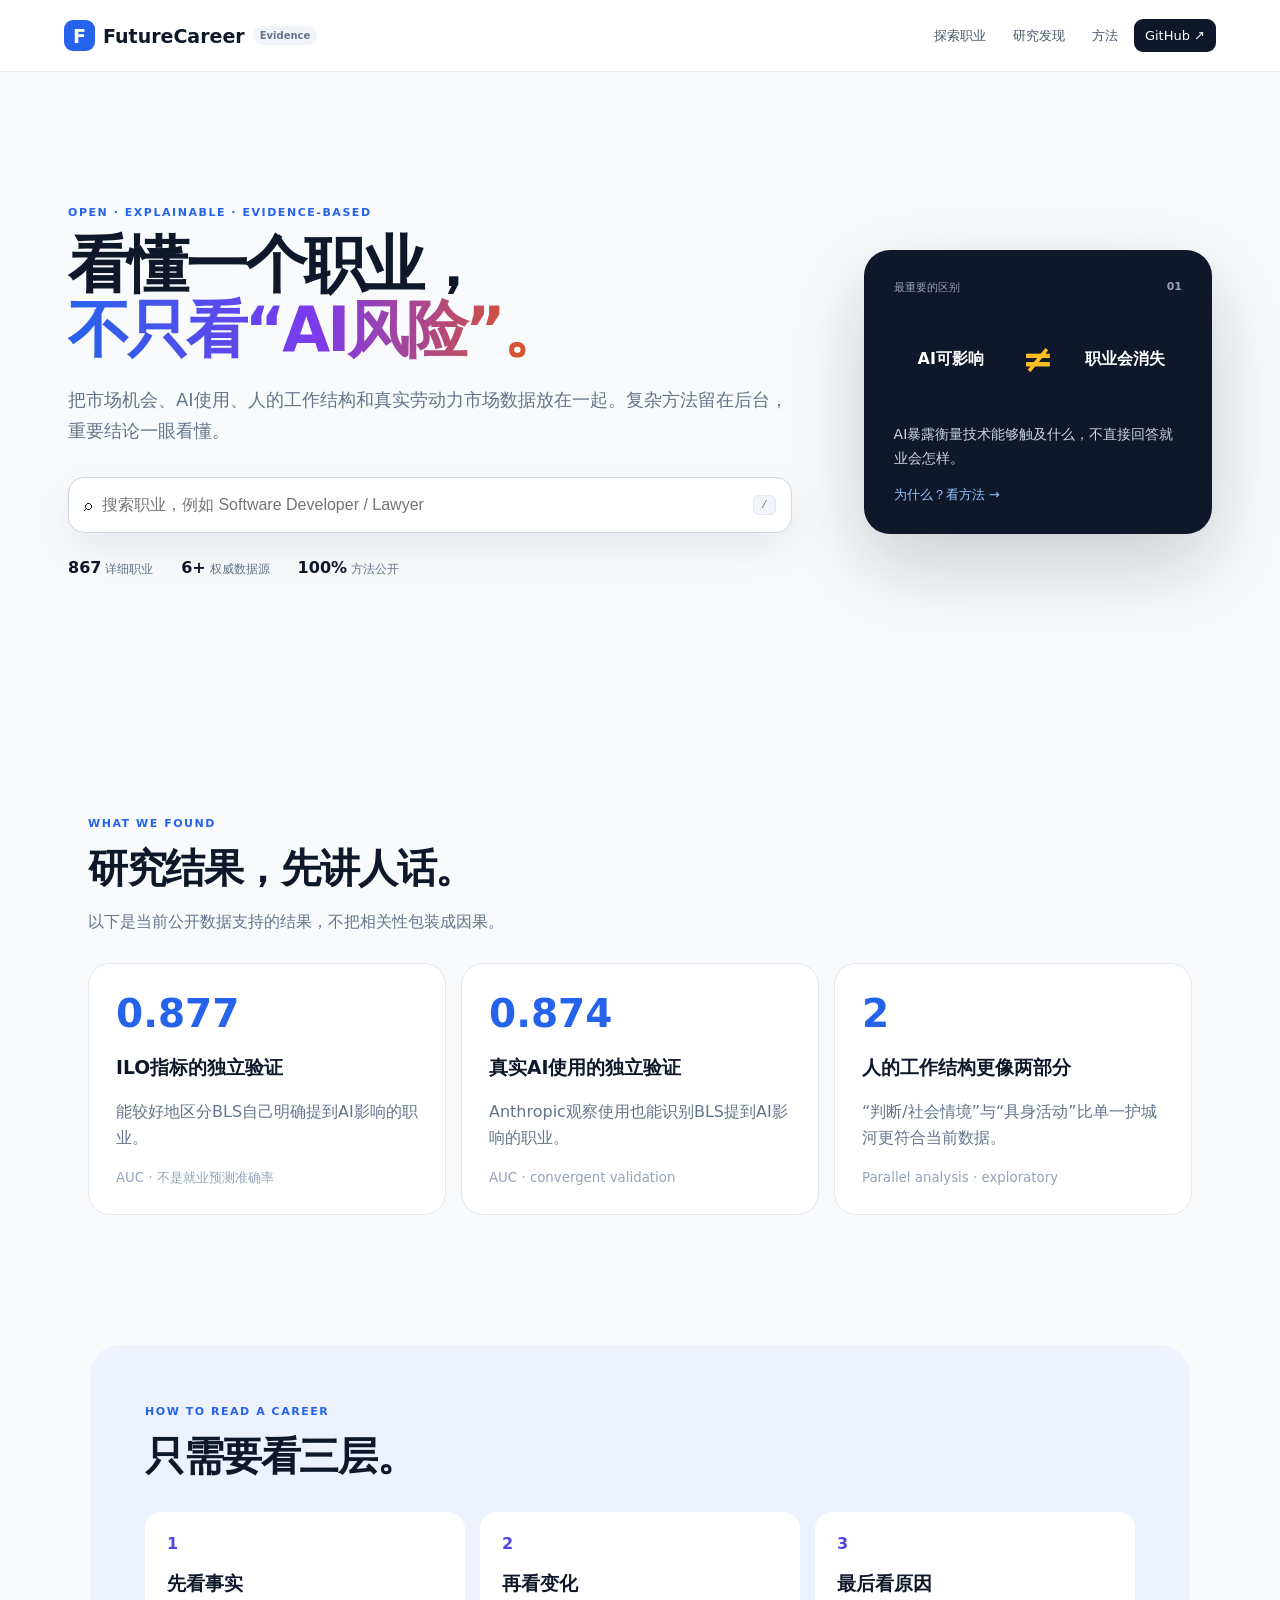
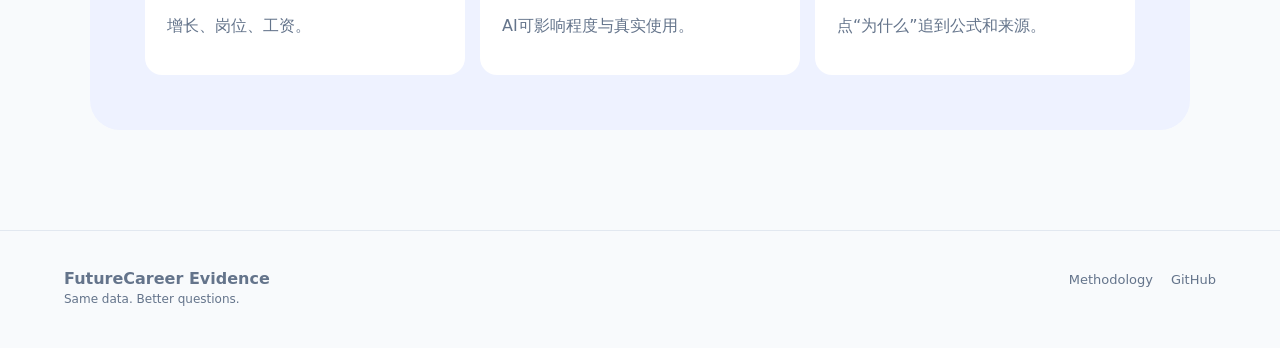
==== web/index.html @ df9873fa "Release FutureCareer Evidence v0.7.0 beta" ====
<!doctype html>
<html lang="zh-CN">
<head>
<meta charset="utf-8"><meta name="viewport" content="width=device-width,initial-scale=1">
<meta name="description" content="FutureCareer Evidence — 用公开数据，把AI时代的职业变化讲清楚。">
<title>FutureCareer Evidence</title>
<link rel="stylesheet" href="style.css">
</head>
<body>
<header>
<a class="logo" href="index.html"><span class="mark">F</span><span>FutureCareer</span><small>Evidence</small></a>
<nav><a href="#explore">探索职业</a><a href="#research">研究发现</a><a href="methodology.html">方法</a><a class="github" href="https://github.com/zlznzyq/futurecareer-evidence" target="_blank">GitHub ↗</a></nav>
</header>

<main>
<section class="hero">
<div class="heroCopy">
<div class="kicker">OPEN · EXPLAINABLE · EVIDENCE-BASED</div>
<h1>看懂一个职业，<br><em>不只看“AI风险”。</em></h1>
<p>把市场机会、AI使用、人的工作结构和真实劳动力市场数据放在一起。复杂方法留在后台，重要结论一眼看懂。</p>
<div class="searchBox" id="explore"><span>⌕</span><input id="search" placeholder="搜索职业，例如 Software Developer / Lawyer"><kbd>/</kbd><div id="suggestions"></div></div>
<div class="trustRow"><span><b>867</b> 详细职业</span><span><b>6+</b> 权威数据源</span><span><b>100%</b> 方法公开</span></div>
</div>
<div class="heroPanel">
<div class="panelTop"><span>最重要的区别</span><b>01</b></div>
<div class="heroEquation"><span>AI可影响</span><strong>≠</strong><span>职业会消失</span></div>
<p>AI暴露衡量技术能够触及什么，不直接回答就业会怎样。</p>
<a href="methodology.html">为什么？看方法 →</a>
</div>
</section>

<section id="detail" class="hidden"></section>
<section id="comparePanel" class="hidden"></section>

<section id="research" class="research">
<div class="sectionIntro"><span>WHAT WE FOUND</span><h2>研究结果，先讲人话。</h2><p>以下是当前公开数据支持的结果，不把相关性包装成因果。</p></div>
<div class="researchGrid">
<article><div class="big">0.877</div><h3>ILO指标的独立验证</h3><p>能较好地区分BLS自己明确提到AI影响的职业。</p><small>AUC · 不是就业预测准确率</small></article>
<article><div class="big">0.874</div><h3>真实AI使用的独立验证</h3><p>Anthropic观察使用也能识别BLS提到AI影响的职业。</p><small>AUC · convergent validation</small></article>
<article><div class="big">2</div><h3>人的工作结构更像两部分</h3><p>“判断/社会情境”与“具身活动”比单一护城河更符合当前数据。</p><small>Parallel analysis · exploratory</small></article>
</div>
</section>

<section class="how">
<div><span class="kicker">HOW TO READ A CAREER</span><h2>只需要看三层。</h2></div>
<div class="steps">
<div><b>1</b><h3>先看事实</h3><p>增长、岗位、工资。</p></div>
<div><b>2</b><h3>再看变化</h3><p>AI可影响程度与真实使用。</p></div>
<div><b>3</b><h3>最后看原因</h3><p>点“为什么”追到公式和来源。</p></div>
</div>
</section>
</main>

<div id="modal" class="modal hidden"><div class="modalbox"><button id="closeModal">×</button><div id="modalContent"></div></div></div>
<footer><div><b>FutureCareer Evidence</b><p>Same data. Better questions.</p></div><div><a href="methodology.html">Methodology</a><a href="https://github.com/zlznzyq/futurecareer-evidence">GitHub</a></div></footer>
<script src="app.js"></script>
</body></html>
---- web/style.css ----
*{box-sizing:border-box}html{scroll-behavior:smooth}body{margin:0;background:#f8fafc;color:#0f172a;font-family:Inter,ui-sans-serif,system-ui,-apple-system,"Segoe UI",sans-serif}a{color:inherit}header{height:72px;padding:0 max(24px,5vw);display:flex;align-items:center;justify-content:space-between;background:rgba(255,255,255,.9);backdrop-filter:blur(18px);border-bottom:1px solid #e5e7eb;position:sticky;top:0;z-index:30}.logo{display:flex;align-items:center;gap:8px;text-decoration:none;font-weight:850;font-size:19px}.mark{display:grid;place-items:center;width:31px;height:31px;background:#2563eb;color:white;border-radius:9px}.logo small{font-size:10px;color:#64748b;padding:4px 7px;background:#f1f5f9;border-radius:999px}nav{display:flex;gap:5px;align-items:center}nav a{text-decoration:none;font-size:13px;color:#475569;padding:9px 11px;border-radius:9px}nav a:hover{background:#f1f5f9}.github{background:#0f172a!important;color:#fff!important}.hero{max-width:1200px;margin:auto;min-height:610px;padding:100px 28px 70px;display:grid;grid-template-columns:1.35fr .65fr;gap:72px;align-items:center}.kicker,.sectionIntro>span{font-size:11px;letter-spacing:.14em;font-weight:800;color:#2563eb}.hero h1{font-size:62px;line-height:1.04;letter-spacing:-.05em;margin:14px 0 22px}.hero h1 em{font-style:normal;background:linear-gradient(90deg,#2563eb,#7c3aed,#ea580c);-webkit-background-clip:text;color:transparent}.heroCopy>p{font-size:18px;line-height:1.75;color:#64748b;max-width:730px}.searchBox{position:relative;display:flex;align-items:center;gap:10px;margin-top:30px;background:#fff;border:1px solid #cbd5e1;border-radius:16px;padding:0 15px;box-shadow:0 16px 45px rgba(15,23,42,.08)}#search{border:0;outline:0;width:100%;padding:18px 0;font-size:16px;background:transparent}kbd{font-size:11px;background:#f1f5f9;border:1px solid #e2e8f0;padding:3px 7px;border-radius:6px;color:#64748b}#suggestions{position:absolute;left:0;right:0;top:64px;background:white;border-radius:14px;box-shadow:0 18px 50px rgba(15,23,42,.13);overflow:hidden;z-index:15}.suggestion{padding:13px 18px;border-top:1px solid #f1f5f9;cursor:pointer}.suggestion:hover{background:#f8fafc}.trustRow{display:flex;gap:28px;margin-top:25px;color:#64748b;font-size:12px}.trustRow b{color:#0f172a;font-size:16px}.heroPanel{background:#0f172a;color:#fff;padding:30px;border-radius:26px;box-shadow:0 30px 80px rgba(15,23,42,.2)}.panelTop{display:flex;justify-content:space-between;color:#94a3b8;font-size:11px}.heroEquation{display:grid;grid-template-columns:1fr auto 1fr;gap:14px;align-items:center;text-align:center;margin:42px 0}.heroEquation span{font-weight:750}.heroEquation strong{font-size:38px;color:#fbbf24}.heroPanel p{color:#cbd5e1;line-height:1.65;font-size:14px}.heroPanel a{color:#93c5fd;text-decoration:none;font-size:13px}.container{max-width:1160px;margin:0 auto 70px;padding:38px 28px}.careerhead{display:flex;justify-content:space-between;gap:22px}.careerhead h2{font-size:38px;letter-spacing:-.035em;margin:0}.zhTitle{display:block;font-size:15px;color:#64748b;margin-top:5px}.sub{color:#64748b;font-size:13px}.cei{background:#fff;border:1px solid #e2e8f0;border-radius:20px;padding:19px 23px;min-width:220px}.cei .num{font-size:42px;font-weight:850}.notice{margin:20px 0;padding:13px 16px;border-radius:12px;background:#fffbeb;border:1px solid #fde68a;font-size:13px}.plainSummary{background:#eff6ff;border:1px solid #bfdbfe;border-radius:18px;padding:20px;margin:18px 0}.plainSummary b{color:#1d4ed8}.grid{display:grid;grid-template-columns:repeat(3,1fr);gap:14px}.card{background:#fff;border:1px solid #e2e8f0;border-radius:18px;padding:19px}.card h3{font-size:13px;color:#64748b;margin:0 0 7px}.score{font-size:31px;font-weight:820}.scaleText{font-size:11px;color:#94a3b8;margin-top:3px}.bar{height:7px;background:#eef2f7;border-radius:99px;margin:12px 0}.bar i{display:block;height:100%;border-radius:99px;background:linear-gradient(90deg,#2563eb,#7c3aed)}.why{font-size:12px;color:#2563eb;font-weight:700;cursor:pointer}.sectiontitle{margin:32px 0 13px}.human{display:grid;grid-template-columns:repeat(5,1fr);gap:10px}.evidence{display:grid;grid-template-columns:repeat(4,1fr);gap:10px}.evidence .score{font-size:21px}.compareAdd{border:0;background:#0f172a;color:#fff;border-radius:10px;padding:10px 13px;margin-top:12px}.research{max-width:1160px;margin:70px auto;padding:60px 28px}.sectionIntro h2,.how h2{font-size:40px;letter-spacing:-.035em;margin:10px 0}.sectionIntro p{color:#64748b}.researchGrid{display:grid;grid-template-columns:repeat(3,1fr);gap:15px;margin-top:30px}.researchGrid article{background:#fff;border:1px solid #e2e8f0;border-radius:22px;padding:27px}.big{font-size:39px;font-weight:850;color:#2563eb}.researchGrid p{color:#64748b;line-height:1.6}.researchGrid small{color:#94a3b8}.how{max-width:1100px;margin:40px auto 100px;padding:55px;background:#eef2ff;border-radius:30px}.steps{display:grid;grid-template-columns:repeat(3,1fr);gap:15px;margin-top:28px}.steps div{background:#fff;padding:22px;border-radius:17px}.steps b{color:#4f46e5}.steps p{color:#64748b}.hidden{display:none!important}.modal{position:fixed;inset:0;background:rgba(15,23,42,.62);display:flex;align-items:center;justify-content:center;padding:20px;z-index:50}.modalbox{background:#fff;border-radius:20px;padding:28px;max-width:700px;width:100%;max-height:82vh;overflow:auto}.modalbox>button{float:right;border:0;border-radius:50%;width:34px;height:34px}.comparetable{width:100%;border-collapse:collapse;background:#fff}.comparetable th,.comparetable td{padding:13px;border-bottom:1px solid #e2e8f0;text-align:right}.comparetable th:first-child,.comparetable td:first-child{text-align:left}footer{padding:38px max(28px,5vw);border-top:1px solid #e2e8f0;display:flex;justify-content:space-between;color:#64748b}footer p{margin:4px 0;font-size:12px}footer a{margin-left:18px;text-decoration:none;font-size:13px}@media(max-width:850px){nav a:not(.github){display:none}.hero{grid-template-columns:1fr;padding-top:58px}.hero h1{font-size:43px}.heroPanel{display:none}.trustRow{gap:14px;flex-wrap:wrap}.grid{grid-template-columns:1fr 1fr}.human{grid-template-columns:1fr 1fr}.evidence{grid-template-columns:1fr 1fr}.researchGrid,.steps{grid-template-columns:1fr}.careerhead{display:block}.cei{margin-top:18px}.how{margin:20px;border-radius:22px}.sectionIntro h2,.how h2{font-size:32px}}
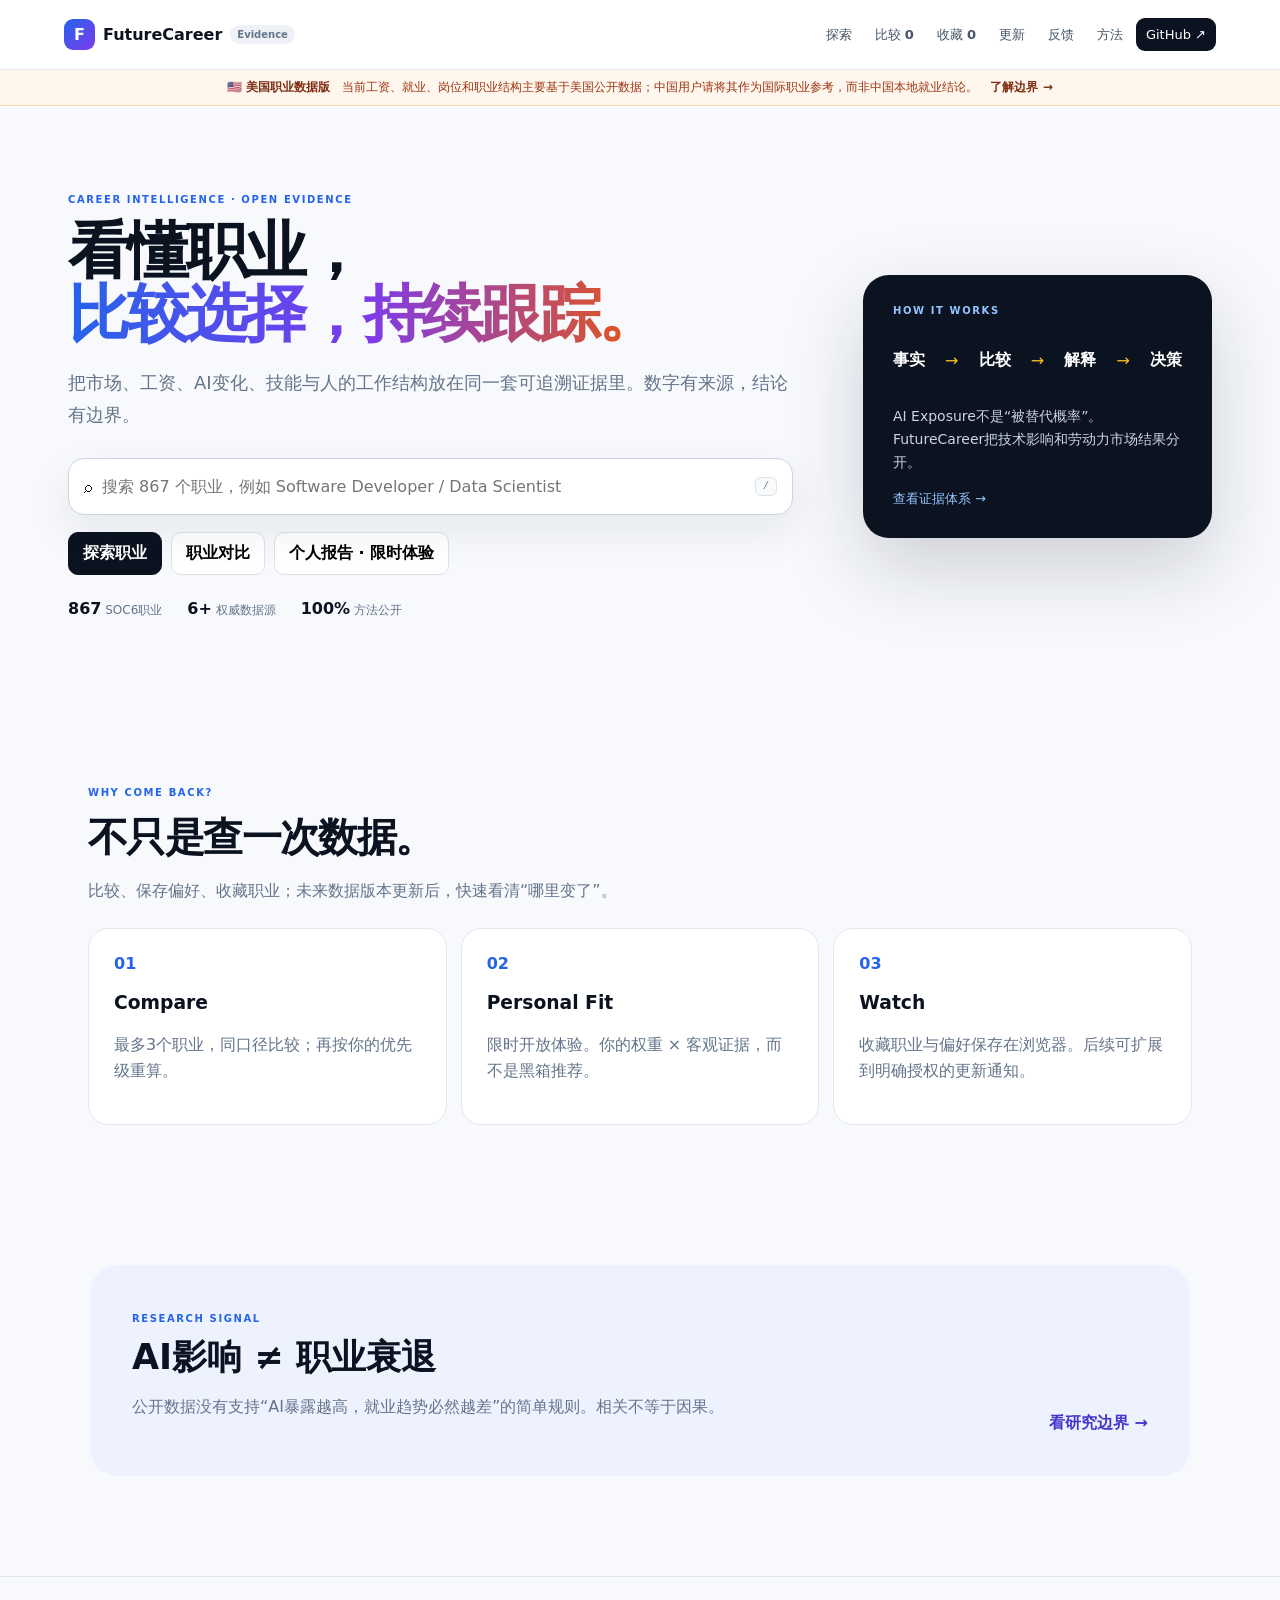
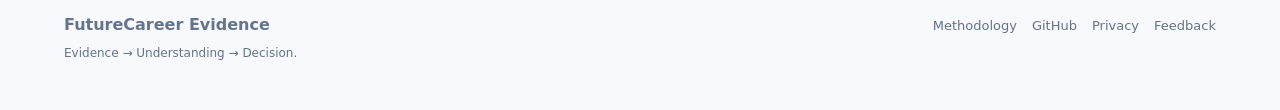
==== commit 315333a3: "Release FutureCareer Evidence v1.0.0 beta" ====
--- a/web/index.html
+++ b/web/index.html
@@ -1,57 +1,38 @@
-<!doctype html>
-<html lang="zh-CN">
-<head>
+<!doctype html><html lang="zh-CN"><head>
 <meta charset="utf-8"><meta name="viewport" content="width=device-width,initial-scale=1">
-<meta name="description" content="FutureCareer Evidence — 用公开数据，把AI时代的职业变化讲清楚。">
-<title>FutureCareer Evidence</title>
-<link rel="stylesheet" href="style.css">
-</head>
-<body>
+<meta name="description" content="FutureCareer Evidence — 用公开数据，看懂、比较、个性化分析和持续跟踪AI时代的职业。">
+<meta name="theme-color" content="#0b1220"><title>FutureCareer Evidence</title>
+<link rel="stylesheet" href="style.css"><script src="config.js"></script><script defer src="analytics.js"></script></head><body>
+<div id="toast" class="toast hidden"></div>
 <header>
-<a class="logo" href="index.html"><span class="mark">F</span><span>FutureCareer</span><small>Evidence</small></a>
-<nav><a href="#explore">探索职业</a><a href="#research">研究发现</a><a href="methodology.html">方法</a><a class="github" href="https://github.com/zlznzyq/futurecareer-evidence" target="_blank">GitHub ↗</a></nav>
+<a class="logo" href="#home"><span class="mark">F</span><span>FutureCareer</span><small>Evidence</small></a>
+<nav><a href="#home">探索</a><button onclick="openCompare()">比较 <b id="compareCount">0</b></button><button onclick="openSaved()">收藏 <b id="savedCount">0</b></button><button onclick="openUpdates()">更新</button><button onclick="openFeedback()">反馈</button><a href="methodology.html">方法</a><a class="github" href="https://github.com/zlznzyq/futurecareer-evidence" target="_blank">GitHub ↗</a></nav>
 </header>
-
-<main>
+<div class="scopeBar"><b>🇺🇸 美国职业数据版</b><span>当前工资、就业、岗位和职业结构主要基于美国公开数据；中国用户请将其作为国际职业参考，而非中国本地就业结论。</span><a href="methodology.html#scope">了解边界 →</a></div><main id="home">
 <section class="hero">
-<div class="heroCopy">
-<div class="kicker">OPEN · EXPLAINABLE · EVIDENCE-BASED</div>
-<h1>看懂一个职业，<br><em>不只看“AI风险”。</em></h1>
-<p>把市场机会、AI使用、人的工作结构和真实劳动力市场数据放在一起。复杂方法留在后台，重要结论一眼看懂。</p>
-<div class="searchBox" id="explore"><span>⌕</span><input id="search" placeholder="搜索职业，例如 Software Developer / Lawyer"><kbd>/</kbd><div id="suggestions"></div></div>
-<div class="trustRow"><span><b>867</b> 详细职业</span><span><b>6+</b> 权威数据源</span><span><b>100%</b> 方法公开</span></div>
+<div class="heroCopy"><div class="eyebrow">CAREER INTELLIGENCE · OPEN EVIDENCE</div>
+<h1>看懂职业，<br><em>比较选择，持续跟踪。</em></h1>
+<p>把市场、工资、AI变化、技能与人的工作结构放在同一套可追溯证据里。数字有来源，结论有边界。</p>
+<div class="search"><span>⌕</span><input id="search" placeholder="搜索 867 个职业，例如 Software Developer / Data Scientist"><kbd>/</kbd><div id="suggestions"></div></div>
+<div class="heroActions"><button class="primary" onclick="focusSearch()">探索职业</button><button onclick="openCompare()">职业对比</button><button onclick="openFit()">个人报告 · 限时体验</button></div>
+<div class="proof"><span><b>867</b> SOC6职业</span><span><b>6+</b> 权威数据源</span><span><b>100%</b> 方法公开</span></div>
 </div>
-<div class="heroPanel">
-<div class="panelTop"><span>最重要的区别</span><b>01</b></div>
-<div class="heroEquation"><span>AI可影响</span><strong>≠</strong><span>职业会消失</span></div>
-<p>AI暴露衡量技术能够触及什么，不直接回答就业会怎样。</p>
-<a href="methodology.html">为什么？看方法 →</a>
-</div>
+<div class="heroCard"><div class="eyebrow light">HOW IT WORKS</div><div class="flow"><b>事实</b><i>→</i><b>比较</b><i>→</i><b>解释</b><i>→</i><b>决策</b></div>
+<p>AI Exposure不是“被替代概率”。FutureCareer把技术影响和劳动力市场结果分开。</p><a href="methodology.html">查看证据体系 →</a></div>
 </section>
 
 <section id="detail" class="hidden"></section>
-<section id="comparePanel" class="hidden"></section>
 
-<section id="research" class="research">
-<div class="sectionIntro"><span>WHAT WE FOUND</span><h2>研究结果，先讲人话。</h2><p>以下是当前公开数据支持的结果，不把相关性包装成因果。</p></div>
-<div class="researchGrid">
-<article><div class="big">0.877</div><h3>ILO指标的独立验证</h3><p>能较好地区分BLS自己明确提到AI影响的职业。</p><small>AUC · 不是就业预测准确率</small></article>
-<article><div class="big">0.874</div><h3>真实AI使用的独立验证</h3><p>Anthropic观察使用也能识别BLS提到AI影响的职业。</p><small>AUC · convergent validation</small></article>
-<article><div class="big">2</div><h3>人的工作结构更像两部分</h3><p>“判断/社会情境”与“具身活动”比单一护城河更符合当前数据。</p><small>Parallel analysis · exploratory</small></article>
-</div>
-</section>
+<section class="valueSection"><div class="sectionHead"><span>WHY COME BACK?</span><h2>不只是查一次数据。</h2><p>比较、保存偏好、收藏职业；未来数据版本更新后，快速看清“哪里变了”。</p></div>
+<div class="valueGrid"><article><b>01</b><h3>Compare</h3><p>最多3个职业，同口径比较；再按你的优先级重算。</p></article>
+<article><b>02</b><h3>Personal Fit</h3><p>限时开放体验。你的权重 × 客观证据，而不是黑箱推荐。</p></article>
+<article><b>03</b><h3>Watch</h3><p>收藏职业与偏好保存在浏览器。后续可扩展到明确授权的更新通知。</p></article></div></section>
 
-<section class="how">
-<div><span class="kicker">HOW TO READ A CAREER</span><h2>只需要看三层。</h2></div>
-<div class="steps">
-<div><b>1</b><h3>先看事实</h3><p>增长、岗位、工资。</p></div>
-<div><b>2</b><h3>再看变化</h3><p>AI可影响程度与真实使用。</p></div>
-<div><b>3</b><h3>最后看原因</h3><p>点“为什么”追到公式和来源。</p></div>
-</div>
-</section>
+<section class="researchStrip"><div><span>RESEARCH SIGNAL</span><h2>AI影响 ≠ 职业衰退</h2><p>公开数据没有支持“AI暴露越高，就业趋势必然越差”的简单规则。相关不等于因果。</p></div><a href="methodology.html">看研究边界 →</a></section>
 </main>
 
-<div id="modal" class="modal hidden"><div class="modalbox"><button id="closeModal">×</button><div id="modalContent"></div></div></div>
-<footer><div><b>FutureCareer Evidence</b><p>Same data. Better questions.</p></div><div><a href="methodology.html">Methodology</a><a href="https://github.com/zlznzyq/futurecareer-evidence">GitHub</a></div></footer>
-<script src="app.js"></script>
-</body></html>+<div id="overlay" class="overlay hidden" onclick="closeDrawer()"></div>
+<aside id="drawer" class="drawer hidden"><div class="drawerHead"><div><span class="eyebrow">DECISION TOOL</span><h2 id="drawerTitle"></h2></div><button onclick="closeDrawer()">×</button></div><div id="drawerBody"></div></aside>
+<div id="modal" class="modal hidden"><div class="modalbox"><button onclick="closeModal()">×</button><div id="modalContent"></div></div></div>
+<footer><div><b>FutureCareer Evidence</b><p>Evidence → Understanding → Decision.</p></div><div><a href="methodology.html">Methodology</a><a href="https://github.com/zlznzyq/futurecareer-evidence">GitHub</a><a href="privacy.html">Privacy</a><a href="https://github.com/zlznzyq/futurecareer-evidence/issues/new" target="_blank">Feedback</a></div></footer>
+<script src="app.js"></script></body></html>
--- a/web/style.css
+++ b/web/style.css
@@ -1 +1,3 @@
-*{box-sizing:border-box}html{scroll-behavior:smooth}body{margin:0;background:#f8fafc;color:#0f172a;font-family:Inter,ui-sans-serif,system-ui,-apple-system,"Segoe UI",sans-serif}a{color:inherit}header{height:72px;padding:0 max(24px,5vw);display:flex;align-items:center;justify-content:space-between;background:rgba(255,255,255,.9);backdrop-filter:blur(18px);border-bottom:1px solid #e5e7eb;position:sticky;top:0;z-index:30}.logo{display:flex;align-items:center;gap:8px;text-decoration:none;font-weight:850;font-size:19px}.mark{display:grid;place-items:center;width:31px;height:31px;background:#2563eb;color:white;border-radius:9px}.logo small{font-size:10px;color:#64748b;padding:4px 7px;background:#f1f5f9;border-radius:999px}nav{display:flex;gap:5px;align-items:center}nav a{text-decoration:none;font-size:13px;color:#475569;padding:9px 11px;border-radius:9px}nav a:hover{background:#f1f5f9}.github{background:#0f172a!important;color:#fff!important}.hero{max-width:1200px;margin:auto;min-height:610px;padding:100px 28px 70px;display:grid;grid-template-columns:1.35fr .65fr;gap:72px;align-items:center}.kicker,.sectionIntro>span{font-size:11px;letter-spacing:.14em;font-weight:800;color:#2563eb}.hero h1{font-size:62px;line-height:1.04;letter-spacing:-.05em;margin:14px 0 22px}.hero h1 em{font-style:normal;background:linear-gradient(90deg,#2563eb,#7c3aed,#ea580c);-webkit-background-clip:text;color:transparent}.heroCopy>p{font-size:18px;line-height:1.75;color:#64748b;max-width:730px}.searchBox{position:relative;display:flex;align-items:center;gap:10px;margin-top:30px;background:#fff;border:1px solid #cbd5e1;border-radius:16px;padding:0 15px;box-shadow:0 16px 45px rgba(15,23,42,.08)}#search{border:0;outline:0;width:100%;padding:18px 0;font-size:16px;background:transparent}kbd{font-size:11px;background:#f1f5f9;border:1px solid #e2e8f0;padding:3px 7px;border-radius:6px;color:#64748b}#suggestions{position:absolute;left:0;right:0;top:64px;background:white;border-radius:14px;box-shadow:0 18px 50px rgba(15,23,42,.13);overflow:hidden;z-index:15}.suggestion{padding:13px 18px;border-top:1px solid #f1f5f9;cursor:pointer}.suggestion:hover{background:#f8fafc}.trustRow{display:flex;gap:28px;margin-top:25px;color:#64748b;font-size:12px}.trustRow b{color:#0f172a;font-size:16px}.heroPanel{background:#0f172a;color:#fff;padding:30px;border-radius:26px;box-shadow:0 30px 80px rgba(15,23,42,.2)}.panelTop{display:flex;justify-content:space-between;color:#94a3b8;font-size:11px}.heroEquation{display:grid;grid-template-columns:1fr auto 1fr;gap:14px;align-items:center;text-align:center;margin:42px 0}.heroEquation span{font-weight:750}.heroEquation strong{font-size:38px;color:#fbbf24}.heroPanel p{color:#cbd5e1;line-height:1.65;font-size:14px}.heroPanel a{color:#93c5fd;text-decoration:none;font-size:13px}.container{max-width:1160px;margin:0 auto 70px;padding:38px 28px}.careerhead{display:flex;justify-content:space-between;gap:22px}.careerhead h2{font-size:38px;letter-spacing:-.035em;margin:0}.zhTitle{display:block;font-size:15px;color:#64748b;margin-top:5px}.sub{color:#64748b;font-size:13px}.cei{background:#fff;border:1px solid #e2e8f0;border-radius:20px;padding:19px 23px;min-width:220px}.cei .num{font-size:42px;font-weight:850}.notice{margin:20px 0;padding:13px 16px;border-radius:12px;background:#fffbeb;border:1px solid #fde68a;font-size:13px}.plainSummary{background:#eff6ff;border:1px solid #bfdbfe;border-radius:18px;padding:20px;margin:18px 0}.plainSummary b{color:#1d4ed8}.grid{display:grid;grid-template-columns:repeat(3,1fr);gap:14px}.card{background:#fff;border:1px solid #e2e8f0;border-radius:18px;padding:19px}.card h3{font-size:13px;color:#64748b;margin:0 0 7px}.score{font-size:31px;font-weight:820}.scaleText{font-size:11px;color:#94a3b8;margin-top:3px}.bar{height:7px;background:#eef2f7;border-radius:99px;margin:12px 0}.bar i{display:block;height:100%;border-radius:99px;background:linear-gradient(90deg,#2563eb,#7c3aed)}.why{font-size:12px;color:#2563eb;font-weight:700;cursor:pointer}.sectiontitle{margin:32px 0 13px}.human{display:grid;grid-template-columns:repeat(5,1fr);gap:10px}.evidence{display:grid;grid-template-columns:repeat(4,1fr);gap:10px}.evidence .score{font-size:21px}.compareAdd{border:0;background:#0f172a;color:#fff;border-radius:10px;padding:10px 13px;margin-top:12px}.research{max-width:1160px;margin:70px auto;padding:60px 28px}.sectionIntro h2,.how h2{font-size:40px;letter-spacing:-.035em;margin:10px 0}.sectionIntro p{color:#64748b}.researchGrid{display:grid;grid-template-columns:repeat(3,1fr);gap:15px;margin-top:30px}.researchGrid article{background:#fff;border:1px solid #e2e8f0;border-radius:22px;padding:27px}.big{font-size:39px;font-weight:850;color:#2563eb}.researchGrid p{color:#64748b;line-height:1.6}.researchGrid small{color:#94a3b8}.how{max-width:1100px;margin:40px auto 100px;padding:55px;background:#eef2ff;border-radius:30px}.steps{display:grid;grid-template-columns:repeat(3,1fr);gap:15px;margin-top:28px}.steps div{background:#fff;padding:22px;border-radius:17px}.steps b{color:#4f46e5}.steps p{color:#64748b}.hidden{display:none!important}.modal{position:fixed;inset:0;background:rgba(15,23,42,.62);display:flex;align-items:center;justify-content:center;padding:20px;z-index:50}.modalbox{background:#fff;border-radius:20px;padding:28px;max-width:700px;width:100%;max-height:82vh;overflow:auto}.modalbox>button{float:right;border:0;border-radius:50%;width:34px;height:34px}.comparetable{width:100%;border-collapse:collapse;background:#fff}.comparetable th,.comparetable td{padding:13px;border-bottom:1px solid #e2e8f0;text-align:right}.comparetable th:first-child,.comparetable td:first-child{text-align:left}footer{padding:38px max(28px,5vw);border-top:1px solid #e2e8f0;display:flex;justify-content:space-between;color:#64748b}footer p{margin:4px 0;font-size:12px}footer a{margin-left:18px;text-decoration:none;font-size:13px}@media(max-width:850px){nav a:not(.github){display:none}.hero{grid-template-columns:1fr;padding-top:58px}.hero h1{font-size:43px}.heroPanel{display:none}.trustRow{gap:14px;flex-wrap:wrap}.grid{grid-template-columns:1fr 1fr}.human{grid-template-columns:1fr 1fr}.evidence{grid-template-columns:1fr 1fr}.researchGrid,.steps{grid-template-columns:1fr}.careerhead{display:block}.cei{margin-top:18px}.how{margin:20px;border-radius:22px}.sectionIntro h2,.how h2{font-size:32px}}+*{box-sizing:border-box}html{scroll-behavior:smooth}body{margin:0;background:#f7f9fc;color:#0b1220;font-family:Inter,ui-sans-serif,system-ui,-apple-system,"Segoe UI","Microsoft YaHei",sans-serif}a{color:inherit}button,input{font:inherit}button{cursor:pointer}header{height:70px;padding:0 max(22px,5vw);display:flex;align-items:center;justify-content:space-between;background:rgba(255,255,255,.9);backdrop-filter:blur(18px);border-bottom:1px solid #e5eaf0;position:sticky;top:0;z-index:50}.logo{display:flex;align-items:center;gap:8px;text-decoration:none;font-weight:850}.mark{width:31px;height:31px;border-radius:9px;background:linear-gradient(135deg,#2563eb,#7c3aed);color:#fff;display:grid;place-items:center}.logo small{font-size:10px;color:#64748b;background:#eef2f7;padding:4px 7px;border-radius:99px}nav{display:flex;align-items:center;gap:3px}nav a,nav button{border:0;background:transparent;text-decoration:none;color:#475569;padding:9px 10px;border-radius:9px;font-size:13px}nav a:hover,nav button:hover{background:#eef2f7}.github{background:#0b1220!important;color:#fff!important}.hero{max-width:1200px;margin:auto;padding:88px 28px 72px;display:grid;grid-template-columns:1.35fr .65fr;gap:70px;align-items:center}.eyebrow{font-size:10px;letter-spacing:.16em;font-weight:850;color:#2563eb}.light{color:#93c5fd}.hero h1{font-size:62px;line-height:1.02;letter-spacing:-.05em;margin:14px 0 22px}.hero h1 em{font-style:normal;background:linear-gradient(90deg,#2563eb,#7c3aed,#ea580c);-webkit-background-clip:text;color:transparent}.heroCopy>p{font-size:18px;line-height:1.75;color:#64748b;max-width:760px}.search{position:relative;margin-top:28px;background:#fff;border:1px solid #cbd5e1;border-radius:16px;display:flex;align-items:center;gap:10px;padding:0 15px;box-shadow:0 16px 42px rgba(15,23,42,.08)}#search{width:100%;border:0;outline:0;padding:18px 0;background:transparent}kbd{font-size:10px;color:#64748b;border:1px solid #dbe2ea;background:#f8fafc;padding:3px 7px;border-radius:6px}#suggestions{position:absolute;top:63px;left:0;right:0;background:#fff;border-radius:14px;box-shadow:0 20px 55px rgba(15,23,42,.14);overflow:hidden;z-index:20}.suggestion{padding:13px 17px;border-top:1px solid #eef2f7;cursor:pointer}.suggestion:hover{background:#f8fafc}.heroActions{display:flex;gap:9px;margin-top:17px;flex-wrap:wrap}.heroActions button{border:1px solid #dbe2ea;background:#fff;padding:10px 14px;border-radius:10px;font-weight:750}.heroActions .primary{background:#0b1220;color:#fff;border-color:#0b1220}.proof{display:flex;gap:25px;margin-top:24px;color:#64748b;font-size:12px}.proof b{color:#0b1220;font-size:16px}.heroCard{background:#0b1220;color:#fff;padding:30px;border-radius:26px;box-shadow:0 30px 80px rgba(15,23,42,.18)}.flow{display:flex;align-items:center;justify-content:space-between;margin:34px 0;font-size:16px}.flow i{font-style:normal;color:#fbbf24}.heroCard p{color:#cbd5e1;line-height:1.65;font-size:14px}.heroCard a{color:#93c5fd;text-decoration:none;font-size:13px}.container{max-width:1160px;margin:0 auto 80px;padding:35px 28px}.careerHead{display:flex;justify-content:space-between;gap:20px;align-items:flex-start}.careerHead h2{font-size:40px;letter-spacing:-.04em;margin:0}.zhTitle{display:block;font-size:15px;color:#64748b;margin-top:5px}.sub{color:#64748b;font-size:13px}.actionRow{display:flex;gap:8px;flex-wrap:wrap;margin-top:13px}.actionRow button{border:1px solid #dbe2ea;background:#fff;padding:9px 12px;border-radius:10px;font-weight:750}.actionRow .primary{background:#0b1220;color:#fff}.cei{min-width:220px;background:linear-gradient(135deg,#fff,#f5f3ff);border:1px solid #ddd6fe;border-radius:20px;padding:20px 23px}.cei .num{font-size:43px;font-weight:900}.badge{display:inline-flex;padding:5px 8px;border-radius:99px;background:#eef2ff;color:#4338ca;font-size:11px;font-weight:800}.snapshot{display:grid;grid-template-columns:1.25fr repeat(3,1fr);gap:12px;margin:22px 0}.snapLead{background:#0b1220;color:#fff;border-radius:20px;padding:21px}.snapLead p{line-height:1.65}.snap{background:#fff;border:1px solid #e2e8f0;border-radius:18px;padding:18px}.snap label{font-size:12px;color:#64748b}.snap strong{font-size:22px;display:block;margin:6px 0}.meaning{font-size:11px;font-weight:800;color:#334155;background:#f1f5f9;padding:5px 8px;border-radius:99px;display:inline-flex}.notice{padding:13px 16px;border-radius:13px;background:#fffbeb;border:1px solid #fde68a;font-size:13px;margin:16px 0}.sectionTitle{margin:32px 0 13px}.grid{display:grid;grid-template-columns:repeat(3,1fr);gap:13px}.card{background:#fff;border:1px solid #e2e8f0;border-radius:18px;padding:18px}.card h3{font-size:13px;color:#64748b;margin:0 0 7px}.score{font-size:31px;font-weight:850}.bar{height:7px;background:#eef2f7;border-radius:99px;margin:12px 0}.bar i{display:block;height:100%;border-radius:99px;background:linear-gradient(90deg,#2563eb,#7c3aed)}.why{font-size:12px;color:#2563eb;font-weight:750;cursor:pointer}.human{display:grid;grid-template-columns:repeat(5,1fr);gap:10px}.facts{display:grid;grid-template-columns:repeat(4,1fr);gap:10px}.facts .score{font-size:21px}.soc2{background:#eff6ff;border:1px solid #bfdbfe;border-radius:18px;padding:18px}.valueSection{max-width:1160px;margin:40px auto 90px;padding:50px 28px}.sectionHead h2{font-size:40px;letter-spacing:-.04em;margin:10px 0}.sectionHead>span,.researchStrip span{font-size:10px;letter-spacing:.16em;color:#2563eb;font-weight:850}.sectionHead p{color:#64748b}.valueGrid{display:grid;grid-template-columns:repeat(3,1fr);gap:14px;margin-top:26px}.valueGrid article{background:#fff;border:1px solid #e2e8f0;border-radius:20px;padding:25px}.valueGrid b{color:#2563eb}.valueGrid p{color:#64748b;line-height:1.6}.researchStrip{max-width:1100px;margin:0 auto 100px;background:#eef2ff;border-radius:28px;padding:42px;display:flex;justify-content:space-between;align-items:end;gap:30px}.researchStrip h2{font-size:35px;margin:8px 0}.researchStrip p{color:#64748b}.researchStrip a{text-decoration:none;color:#4338ca;font-weight:750}.drawer{position:fixed;right:0;top:0;height:100vh;width:min(820px,96vw);background:#f7f9fc;z-index:90;padding:24px;overflow:auto;box-shadow:-20px 0 60px rgba(15,23,42,.2)}.overlay{position:fixed;inset:0;background:rgba(15,23,42,.5);z-index:80}.drawerHead{display:flex;justify-content:space-between;align-items:center;position:sticky;top:-24px;background:#f7f9fc;padding:18px 0;z-index:2}.drawerHead h2{margin:4px 0}.drawerHead button,.modalbox>button{border:0;width:36px;height:36px;border-radius:50%;background:#e2e8f0;font-size:20px}.compareCards{display:grid;grid-template-columns:repeat(3,1fr);gap:9px}.compareCareer{background:#fff;border:1px solid #e2e8f0;border-radius:15px;padding:14px}.compareTable{width:100%;border-collapse:separate;border-spacing:0 7px;margin-top:14px}.compareTable th,.compareTable td{background:#fff;padding:11px;text-align:center}.compareTable th:first-child,.compareTable td:first-child{text-align:left;font-weight:750}.winner{color:#166534;font-weight:900}.fitBox{background:#fff;border:1px solid #e2e8f0;border-radius:18px;padding:18px}.sliderRow{display:grid;grid-template-columns:150px 1fr 45px;gap:10px;align-items:center;margin:13px 0}.sliderRow input{width:100%}.fitResult{background:#0b1220;color:#fff;border-radius:18px;padding:20px;margin-top:12px}.fitNum{font-size:43px;font-weight:900}.savedItem{background:#fff;border:1px solid #e2e8f0;border-radius:14px;padding:14px;margin:8px 0;display:flex;justify-content:space-between;gap:10px}.watchNote{background:#eff6ff;border:1px solid #bfdbfe;border-radius:13px;padding:13px;color:#1e40af;font-size:13px}.empty{text-align:center;color:#64748b;padding:50px 20px}.modal{position:fixed;inset:0;background:rgba(15,23,42,.58);display:flex;align-items:center;justify-content:center;padding:20px;z-index:100}.modalbox{background:#fff;border-radius:20px;padding:28px;max-width:720px;width:100%;max-height:84vh;overflow:auto}.formula{background:#f8fafc;border:1px solid #e2e8f0;border-radius:12px;padding:12px;font-family:ui-monospace,Consolas,monospace;font-size:12px}.sourceLink{display:inline-block;margin-top:7px;color:#2563eb}.toast{position:fixed;bottom:25px;left:50%;transform:translateX(-50%);background:#0b1220;color:#fff;padding:11px 16px;border-radius:12px;z-index:120;box-shadow:0 12px 35px rgba(15,23,42,.2)}.hidden{display:none!important}footer{padding:38px max(28px,5vw);border-top:1px solid #e2e8f0;display:flex;justify-content:space-between;color:#64748b}footer p{font-size:12px}footer a{margin-left:15px;text-decoration:none;font-size:13px}@media(max-width:850px){nav a:not(.github),nav button:nth-of-type(n+2){display:none}.hero{grid-template-columns:1fr;padding-top:55px}.hero h1{font-size:43px}.heroCard{display:none}.snapshot{grid-template-columns:1fr 1fr}.grid{grid-template-columns:1fr 1fr}.human{grid-template-columns:1fr 1fr}.facts{grid-template-columns:1fr 1fr}.valueGrid{grid-template-columns:1fr}.careerHead{display:block}.cei{margin-top:16px}.researchStrip{margin:20px;display:block}.proof{flex-wrap:wrap}.compareCards{grid-template-columns:1fr}.sliderRow{grid-template-columns:110px 1fr 40px}}
+.scopeBar{display:flex;align-items:center;justify-content:center;gap:12px;padding:9px 18px;background:#fff7ed;border-bottom:1px solid #fed7aa;color:#7c2d12;font-size:12px;position:relative;z-index:20}.scopeBar span{color:#9a3412}.scopeBar a{font-weight:800;text-decoration:none;white-space:nowrap}.scopeBar a:hover{text-decoration:underline}
+@media(max-width:850px){.scopeBar{align-items:flex-start;justify-content:flex-start;flex-wrap:wrap;padding:9px 16px}.scopeBar span{flex:1 1 70%}}
